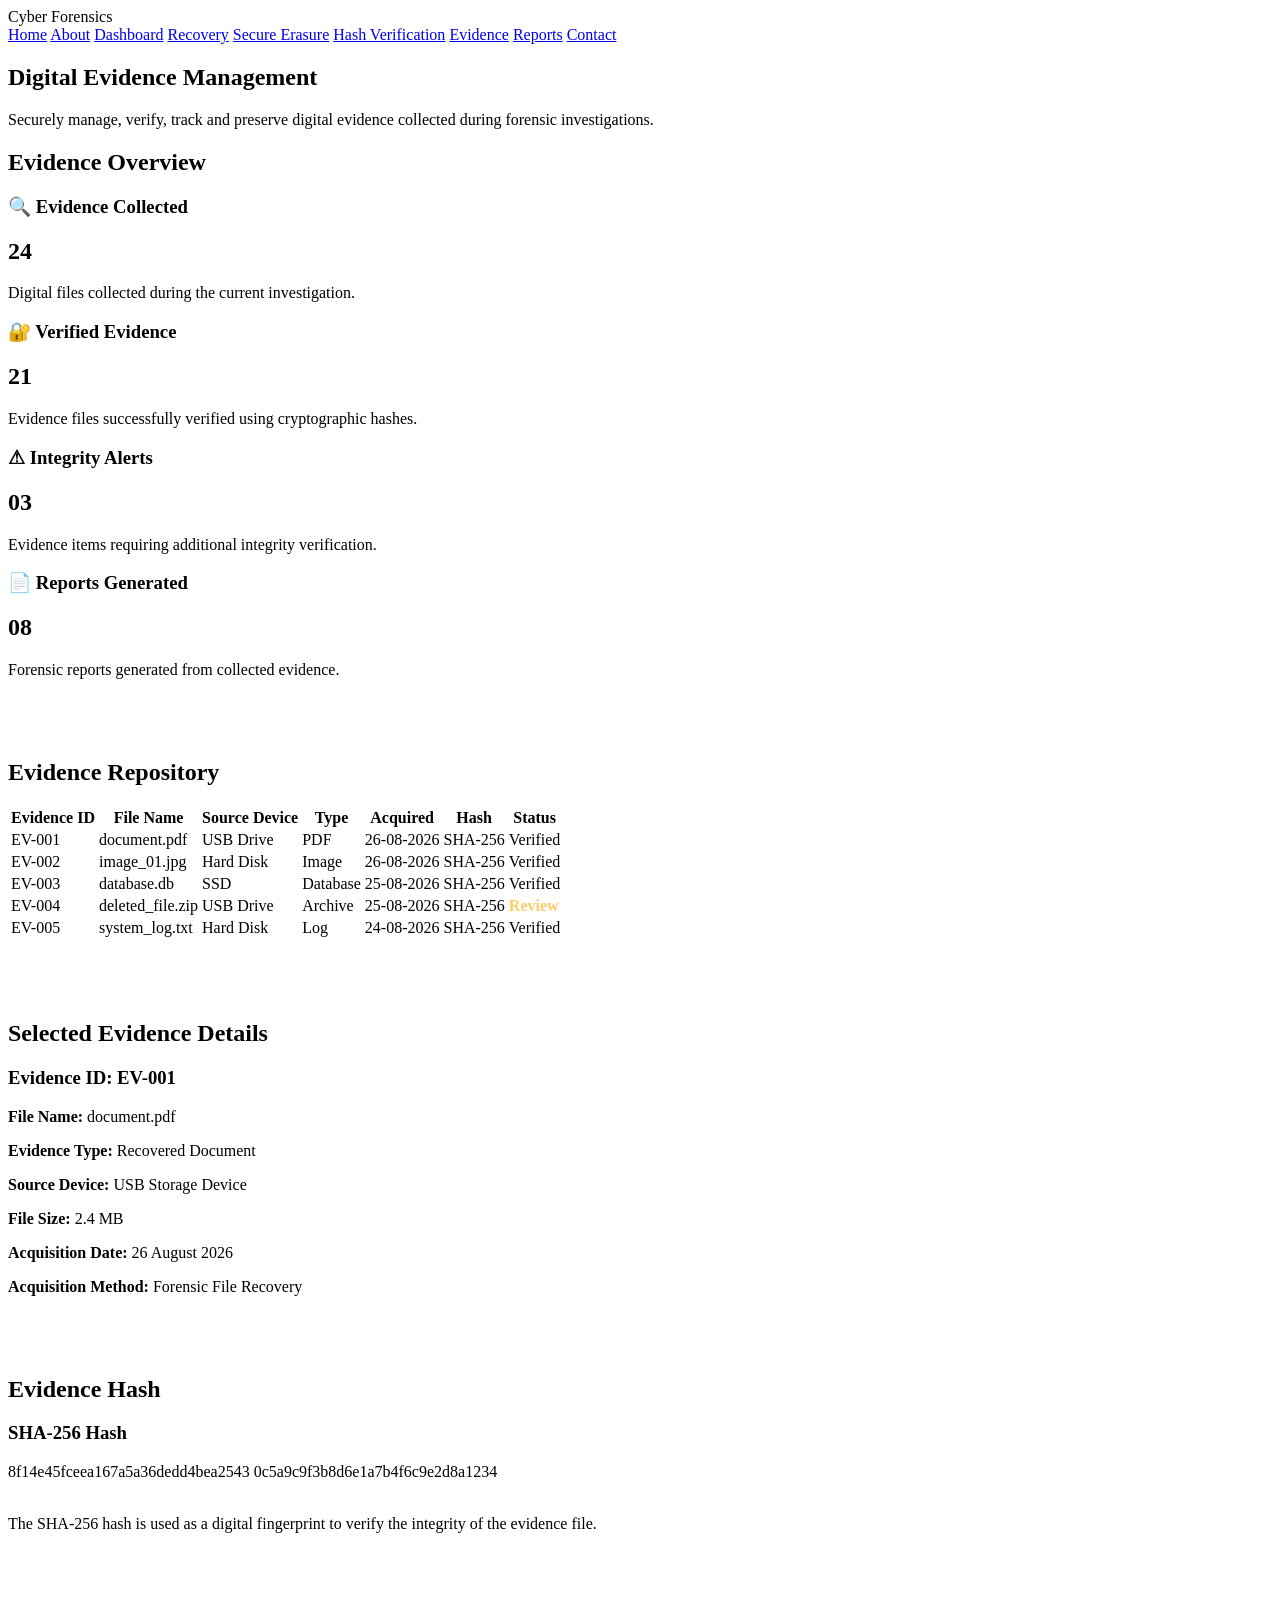
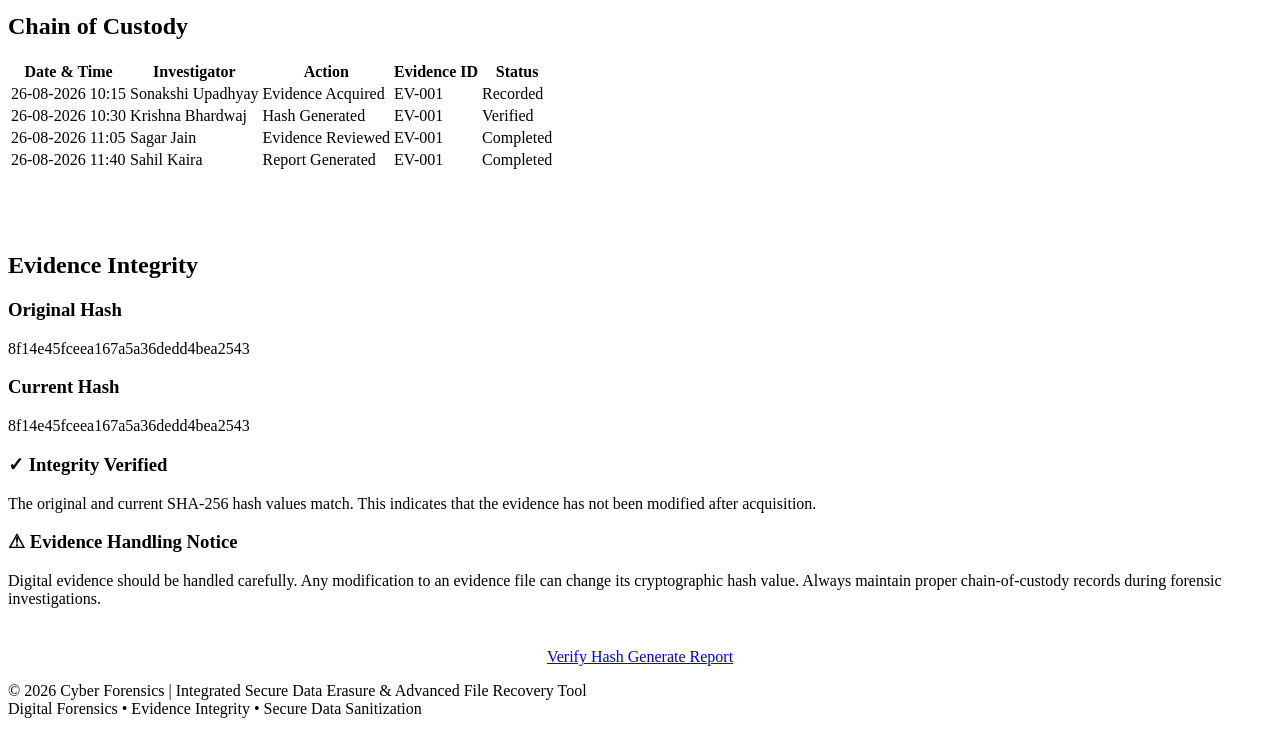
==== evidence.html @ c8b9b229 "Add files via upload" ====
<!DOCTYPE html>
<html lang="en">

<head>

<meta charset="UTF-8">
<meta name="viewport" content="width=device-width, initial-scale=1.0">

<title>Evidence Management | Cyber Forensics</title>

<link rel="stylesheet" href="css/style.css">

</head>

<body>


<!-- ================= HEADER ================= -->

<header>

    <div class="logo">
        Cyber Forensics
    </div>

    <nav>

        <a href="index.html">Home</a>

        <a href="about.html">About</a>

        <a href="dashboard.html">Dashboard</a>

        <a href="recovery.html">Recovery</a>

        <a href="erasure.html">Secure Erasure</a>

        <a href="hashing.html">Hash Verification</a>

        <a href="evidence.html">Evidence</a>

        <a href="reports.html">Reports</a>

        <a href="contact.html">Contact</a>

    </nav>

</header>



<!-- ================= BANNER ================= -->

<section class="banner">

    <h1>Digital Evidence Management</h1>

    <p>
        Securely manage, verify, track and preserve digital evidence
        collected during forensic investigations.
    </p>

</section>



<!-- ================= MAIN CONTENT ================= -->

<div class="container">


<!-- ================= EVIDENCE OVERVIEW ================= -->

<h2 class="section-title">
    Evidence Overview
</h2>


<div class="cards">


    <div class="card">

        <h3>🔍 Evidence Collected</h3>

        <h2>24</h2>

        <p>
            Digital files collected during the current investigation.
        </p>

    </div>



    <div class="card">

        <h3>🔐 Verified Evidence</h3>

        <h2>21</h2>

        <p>
            Evidence files successfully verified using cryptographic hashes.
        </p>

    </div>



    <div class="card">

        <h3>⚠ Integrity Alerts</h3>

        <h2>03</h2>

        <p>
            Evidence items requiring additional integrity verification.
        </p>

    </div>



    <div class="card">

        <h3>📄 Reports Generated</h3>

        <h2>08</h2>

        <p>
            Forensic reports generated from collected evidence.
        </p>

    </div>


</div>



<!-- ================= EVIDENCE TABLE ================= -->

<h2 class="section-title" style="margin-top:80px;">

    Evidence Repository

</h2>


<div style="overflow-x:auto;">

<table>

<thead>

<tr>

<th>Evidence ID</th>

<th>File Name</th>

<th>Source Device</th>

<th>Type</th>

<th>Acquired</th>

<th>Hash</th>

<th>Status</th>

</tr>

</thead>


<tbody>


<tr>

<td>EV-001</td>

<td>document.pdf</td>

<td>USB Drive</td>

<td>PDF</td>

<td>26-08-2026</td>

<td>SHA-256</td>

<td class="status">
Verified
</td>

</tr>


<tr>

<td>EV-002</td>

<td>image_01.jpg</td>

<td>Hard Disk</td>

<td>Image</td>

<td>26-08-2026</td>

<td>SHA-256</td>

<td class="status">
Verified
</td>

</tr>


<tr>

<td>EV-003</td>

<td>database.db</td>

<td>SSD</td>

<td>Database</td>

<td>25-08-2026</td>

<td>SHA-256</td>

<td class="status">
Verified
</td>

</tr>


<tr>

<td>EV-004</td>

<td>deleted_file.zip</td>

<td>USB Drive</td>

<td>Archive</td>

<td>25-08-2026</td>

<td>SHA-256</td>

<td style="color:#ffcc66;font-weight:bold;">
Review
</td>

</tr>


<tr>

<td>EV-005</td>

<td>system_log.txt</td>

<td>Hard Disk</td>

<td>Log</td>

<td>24-08-2026</td>

<td>SHA-256</td>

<td class="status">
Verified
</td>

</tr>


</tbody>

</table>

</div>



<!-- ================= SELECTED EVIDENCE ================= -->

<h2 class="section-title" style="margin-top:80px;">

    Selected Evidence Details

</h2>


<div class="info-box">

    <h3>Evidence ID: EV-001</h3>

    <p>
        <strong>File Name:</strong>
        document.pdf
    </p>

    <p>
        <strong>Evidence Type:</strong>
        Recovered Document
    </p>

    <p>
        <strong>Source Device:</strong>
        USB Storage Device
    </p>

    <p>
        <strong>File Size:</strong>
        2.4 MB
    </p>

    <p>
        <strong>Acquisition Date:</strong>
        26 August 2026
    </p>

    <p>
        <strong>Acquisition Method:</strong>
        Forensic File Recovery
    </p>

</div>



<!-- ================= HASH ================= -->

<h2 class="section-title" style="margin-top:80px;">

    Evidence Hash

</h2>


<div class="card">

    <h3>SHA-256 Hash</h3>

    <div class="hash">

        8f14e45fceea167a5a36dedd4bea2543
        0c5a9c9f3b8d6e1a7b4f6c9e2d8a1234

    </div>

    <br>

    <p>
        The SHA-256 hash is used as a digital fingerprint
        to verify the integrity of the evidence file.
    </p>

</div>



<!-- ================= CHAIN OF CUSTODY ================= -->

<h2 class="section-title" style="margin-top:80px;">

    Chain of Custody

</h2>


<div style="overflow-x:auto;">

<table>

<thead>

<tr>

<th>Date & Time</th>

<th>Investigator</th>

<th>Action</th>

<th>Evidence ID</th>

<th>Status</th>

</tr>

</thead>


<tbody>


<tr>

<td>26-08-2026 10:15</td>

<td>Sonakshi Upadhyay</td>

<td>Evidence Acquired</td>

<td>EV-001</td>

<td class="status">
Recorded
</td>

</tr>


<tr>

<td>26-08-2026 10:30</td>

<td>Krishna Bhardwaj</td>

<td>Hash Generated</td>

<td>EV-001</td>

<td class="status">
Verified
</td>

</tr>


<tr>

<td>26-08-2026 11:05</td>

<td>Sagar Jain</td>

<td>Evidence Reviewed</td>

<td>EV-001</td>

<td class="status">
Completed
</td>

</tr>


<tr>

<td>26-08-2026 11:40</td>

<td>Sahil Kaira</td>

<td>Report Generated</td>

<td>EV-001</td>

<td class="status">
Completed
</td>

</tr>


</tbody>

</table>

</div>



<!-- ================= INTEGRITY ================= -->

<h2 class="section-title" style="margin-top:80px;">

    Evidence Integrity

</h2>


<div class="cards">


    <div class="card">

        <h3>Original Hash</h3>

        <div class="hash">

        8f14e45fceea167a5a36dedd4bea2543

        </div>

    </div>



    <div class="card">

        <h3>Current Hash</h3>

        <div class="hash">

        8f14e45fceea167a5a36dedd4bea2543

        </div>

    </div>


</div>


<div class="info-box">

    <h3>✓ Integrity Verified</h3>

    <p>
        The original and current SHA-256 hash values match.
        This indicates that the evidence has not been modified
        after acquisition.
    </p>

</div>



<!-- ================= WARNING ================= -->

<div class="warning">

    <h3>⚠ Evidence Handling Notice</h3>

    <p>
        Digital evidence should be handled carefully.
        Any modification to an evidence file can change its
        cryptographic hash value. Always maintain proper
        chain-of-custody records during forensic investigations.
    </p>

</div>



<!-- ================= ACTION BUTTONS ================= -->

<div style="text-align:center; margin-top:40px;">

    <a href="hashing.html" class="btn">
        Verify Hash
    </a>

    <a href="reports.html" class="btn secondary">
        Generate Report
    </a>

</div>


</div>



<!-- ================= FOOTER ================= -->

<footer>

<p>

© 2026 Cyber Forensics |

Integrated Secure Data Erasure & Advanced File Recovery Tool

<br>

Digital Forensics • Evidence Integrity • Secure Data Sanitization

</p>

</footer>


<script src="js/script.js"></script>

</body>

</html>
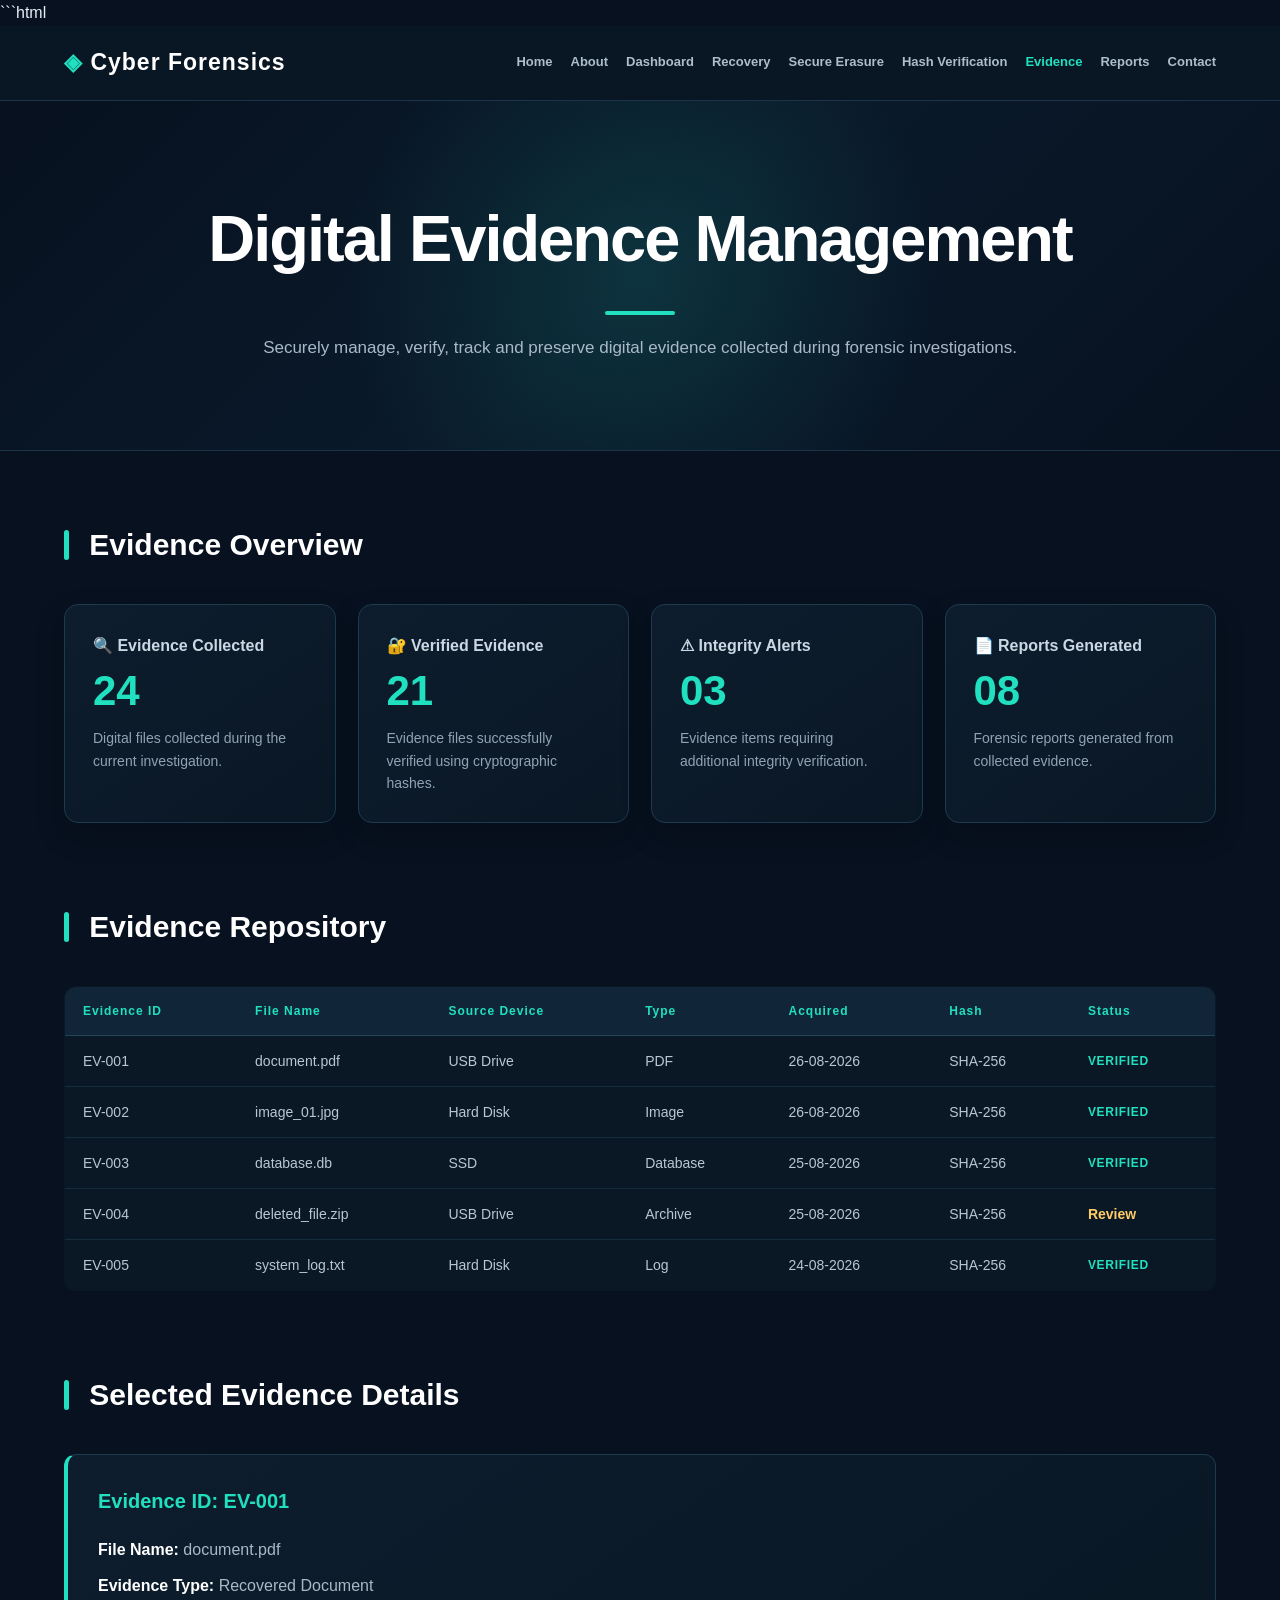
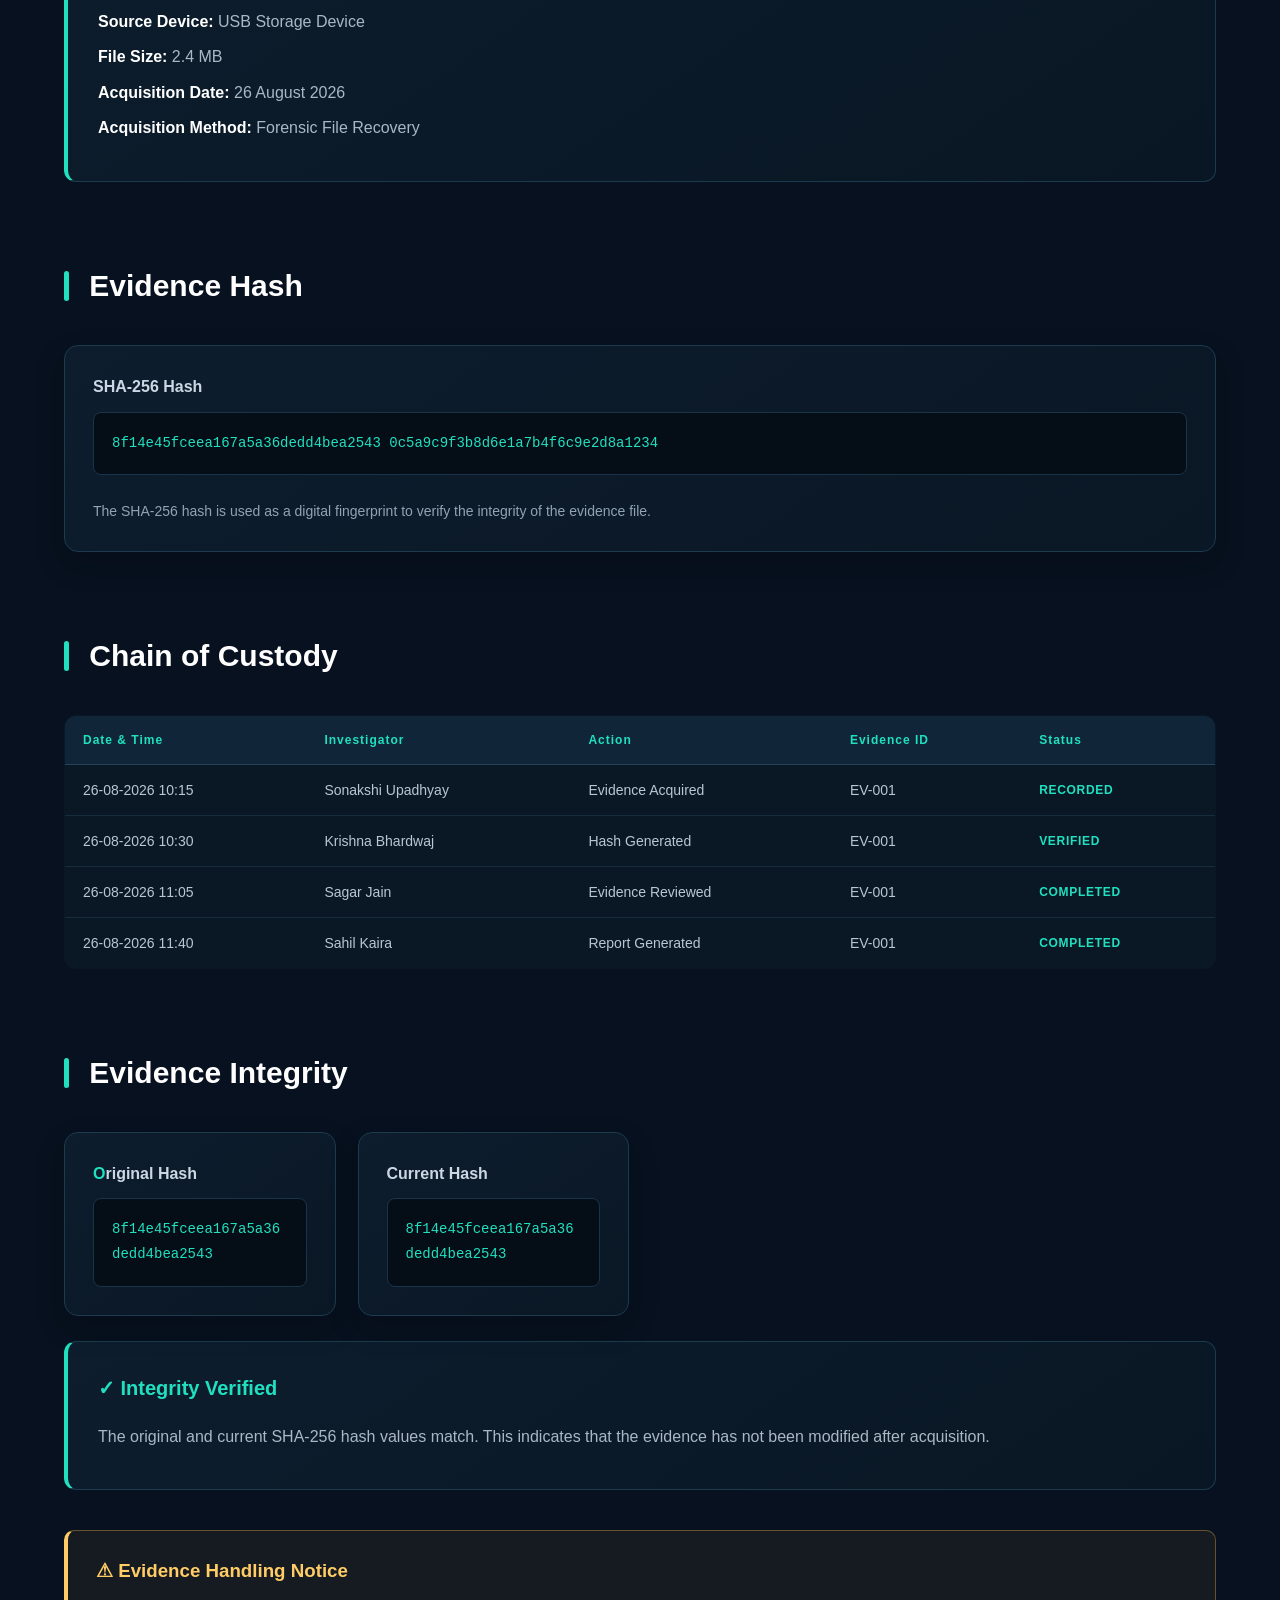
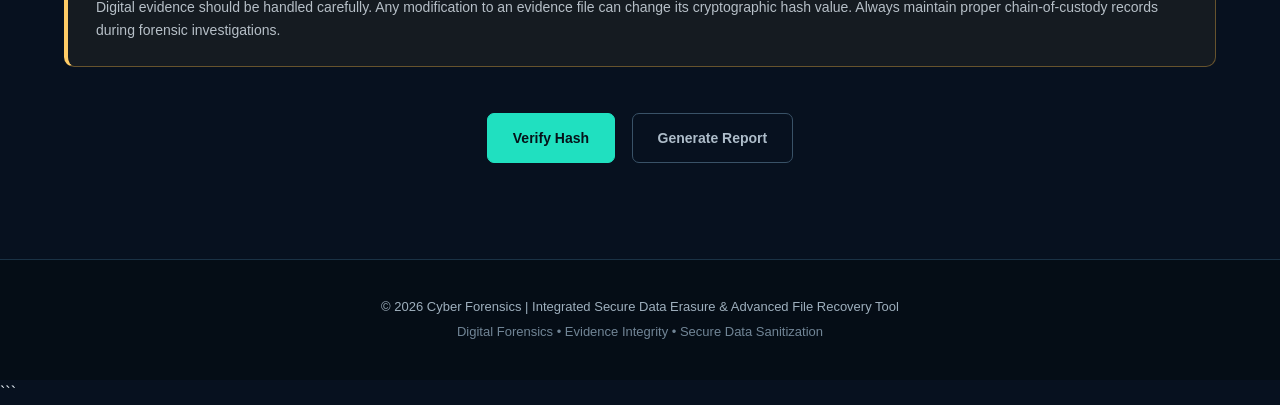
==== commit 668fb08f: "Add files via upload" ====
--- a/evidence.html
+++ b/evidence.html
@@ -1,3 +1,4 @@
+```html
 <!DOCTYPE html>
 <html lang="en">
 
@@ -8,9 +9,617 @@
 
 <title>Evidence Management | Cyber Forensics</title>
 
-<link rel="stylesheet" href="css/style.css">
+
+<style>
+
+/* =========================================================
+   CYBER FORENSICS - EVIDENCE PAGE
+   Standalone CSS
+   ========================================================= */
+
+* {
+    margin: 0;
+    padding: 0;
+    box-sizing: border-box;
+}
+
+html {
+    scroll-behavior: smooth;
+}
+
+body {
+    font-family: Arial, Helvetica, sans-serif;
+    background: #07111f;
+    color: #e8f0f7;
+    line-height: 1.6;
+}
+
+
+/* ================= HEADER ================= */
+
+header {
+    width: 100%;
+    min-height: 75px;
+    padding: 18px 5%;
+    display: flex;
+    align-items: center;
+    justify-content: space-between;
+    gap: 30px;
+
+    background: #091624;
+    border-bottom: 1px solid #1b3449;
+
+    position: sticky;
+    top: 0;
+    z-index: 1000;
+}
+
+
+/* LOGO */
+
+.logo {
+    color: #ffffff;
+    font-size: 23px;
+    font-weight: 800;
+    letter-spacing: 1px;
+    white-space: nowrap;
+}
+
+.logo::before {
+    content: "◈ ";
+    color: #20e0c0;
+}
+
+
+/* NAVIGATION */
+
+nav {
+    display: flex;
+    align-items: center;
+    justify-content: flex-end;
+    gap: 18px;
+    flex-wrap: wrap;
+}
+
+nav a {
+    color: #aebdca;
+    text-decoration: none;
+    font-size: 13px;
+    font-weight: 600;
+    transition: 0.3s ease;
+}
+
+nav a:hover {
+    color: #20e0c0;
+}
+
+nav a[href="evidence.html"] {
+    color: #20e0c0;
+}
+
+
+/* ================= BANNER ================= */
+
+.banner {
+    min-height: 350px;
+
+    display: flex;
+    flex-direction: column;
+    justify-content: center;
+    align-items: center;
+
+    text-align: center;
+
+    padding: 70px 20px;
+
+    background:
+        radial-gradient(
+            circle at center,
+            rgba(32, 224, 192, 0.13),
+            transparent 45%
+        ),
+        linear-gradient(
+            135deg,
+            #07111f,
+            #0a1a2b,
+            #07111f
+        );
+
+    border-bottom: 1px solid #1b3449;
+}
+
+
+.banner h1 {
+    font-size: clamp(38px, 6vw, 65px);
+    font-weight: 800;
+    letter-spacing: -2px;
+    margin-bottom: 18px;
+
+    color: #ffffff;
+}
+
+
+.banner h1::after {
+    content: "";
+    display: block;
+
+    width: 70px;
+    height: 4px;
+
+    margin: 20px auto 0;
+
+    background: #20e0c0;
+    border-radius: 10px;
+}
+
+
+.banner p {
+    max-width: 760px;
+
+    color: #aab9c7;
+    font-size: 17px;
+    line-height: 1.8;
+}
+
+
+/* ================= MAIN CONTAINER ================= */
+
+.container {
+    width: 90%;
+    max-width: 1250px;
+
+    margin: auto;
+    padding: 70px 0 90px;
+}
+
+
+/* ================= SECTION TITLE ================= */
+
+.section-title {
+    position: relative;
+
+    margin-bottom: 35px;
+
+    font-size: 30px;
+    font-weight: 800;
+
+    color: #ffffff;
+}
+
+
+.section-title::before {
+    content: "";
+    display: inline-block;
+
+    width: 5px;
+    height: 30px;
+
+    margin-right: 12px;
+
+    vertical-align: -5px;
+
+    background: #20e0c0;
+    border-radius: 5px;
+}
+
+
+/* ================= CARDS ================= */
+
+.cards {
+    display: grid;
+
+    grid-template-columns: repeat(4, 1fr);
+
+    gap: 22px;
+}
+
+
+.card {
+    padding: 28px;
+
+    background:
+        linear-gradient(
+            145deg,
+            #0d1d2d,
+            #0a1725
+        );
+
+    border: 1px solid #1d3a4e;
+    border-radius: 14px;
+
+    box-shadow:
+        0 12px 30px rgba(0, 0, 0, 0.2);
+
+    transition: 0.3s ease;
+}
+
+
+.card:hover {
+    transform: translateY(-5px);
+
+    border-color: #20e0c0;
+
+    box-shadow:
+        0 15px 35px rgba(32, 224, 192, 0.08);
+}
+
+
+.card h3 {
+    color: #cbd8e3;
+    font-size: 16px;
+    margin-bottom: 12px;
+}
+
+
+.card h2 {
+    color: #20e0c0;
+
+    font-size: 42px;
+    line-height: 1;
+
+    margin-bottom: 15px;
+}
+
+
+.card p {
+    color: #91a3b3;
+    font-size: 14px;
+}
+
+
+.card:first-child h3::first-letter {
+    color: #20e0c0;
+}
+
+
+/* ================= TABLE ================= */
+
+table {
+    width: 100%;
+
+    border-collapse: collapse;
+
+    min-width: 800px;
+
+    background: #0a1725;
+
+    border: 1px solid #1d3a4e;
+
+    border-radius: 12px;
+
+    overflow: hidden;
+}
+
+
+thead {
+    background: #102638;
+}
+
+
+th {
+    padding: 17px 18px;
+
+    text-align: left;
+
+    color: #20e0c0;
+
+    font-size: 12px;
+    letter-spacing: 1px;
+
+    border-bottom: 1px solid #24445a;
+}
+
+
+td {
+    padding: 17px 18px;
+
+    color: #b9c7d3;
+
+    font-size: 14px;
+
+    border-bottom: 1px solid #172d3e;
+}
+
+
+tbody tr {
+    transition: 0.25s ease;
+}
+
+
+tbody tr:hover {
+    background: #0d2132;
+}
+
+
+tbody tr:last-child td {
+    border-bottom: none;
+}
+
+
+/* ================= STATUS ================= */
+
+.status {
+    color: #20e0c0 !important;
+
+    font-weight: 700;
+
+    text-transform: uppercase;
+
+    font-size: 12px;
+    letter-spacing: 0.7px;
+}
+
+
+/* ================= INFO BOX ================= */
+
+.info-box {
+    padding: 30px;
+
+    background:
+        linear-gradient(
+            145deg,
+            #0d1d2d,
+            #091724
+        );
+
+    border: 1px solid #1d3a4e;
+
+    border-left: 4px solid #20e0c0;
+
+    border-radius: 12px;
+}
+
+
+.info-box h3 {
+    color: #20e0c0;
+
+    font-size: 20px;
+
+    margin-bottom: 20px;
+}
+
+
+.info-box p {
+    color: #aab8c5;
+
+    margin-bottom: 10px;
+}
+
+
+.info-box strong {
+    color: #ffffff;
+}
+
+
+/* ================= HASH ================= */
+
+.hash {
+    margin-top: 12px;
+
+    padding: 18px;
+
+    background: #050d16;
+
+    border: 1px solid #193449;
+
+    border-radius: 8px;
+
+    color: #20e0c0;
+
+    font-family:
+        "Courier New",
+        monospace;
+
+    font-size: 14px;
+
+    line-height: 1.8;
+
+    word-break: break-all;
+}
+
+
+/* ================= WARNING ================= */
+
+.warning {
+    margin-top: 40px;
+
+    padding: 25px 28px;
+
+    background: rgba(255, 190, 70, 0.06);
+
+    border: 1px solid rgba(255, 190, 70, 0.35);
+
+    border-left: 4px solid #ffcc66;
+
+    border-radius: 10px;
+}
+
+
+.warning h3 {
+    color: #ffcc66;
+
+    margin-bottom: 10px;
+}
+
+
+.warning p {
+    color: #b6bfc7;
+
+    font-size: 14px;
+}
+
+
+/* ================= BUTTONS ================= */
+
+.btn {
+    display: inline-block;
+
+    padding: 13px 25px;
+
+    margin: 6px;
+
+    border-radius: 7px;
+
+    text-decoration: none;
+
+    font-size: 14px;
+    font-weight: 700;
+
+    color: #061219;
+
+    background: #20e0c0;
+
+    border: 1px solid #20e0c0;
+
+    transition: 0.3s ease;
+}
+
+
+.btn:hover {
+    background: transparent;
+
+    color: #20e0c0;
+
+    transform: translateY(-2px);
+}
+
+
+.btn.secondary {
+    background: transparent;
+
+    color: #aebdca;
+
+    border-color: #395267;
+}
+
+
+.btn.secondary:hover {
+    color: #20e0c0;
+
+    border-color: #20e0c0;
+}
+
+
+/* ================= FOOTER ================= */
+
+footer {
+    padding: 35px 20px;
+
+    text-align: center;
+
+    background: #050d16;
+
+    border-top: 1px solid #1a3245;
+}
+
+
+footer p {
+    color: #718596;
+
+    font-size: 13px;
+
+    line-height: 1.9;
+}
+
+
+footer p::first-line {
+    color: #9eafbd;
+}
+
+
+/* ================= RESPONSIVE ================= */
+
+@media (max-width: 1100px) {
+
+    header {
+        flex-direction: column;
+        align-items: center;
+    }
+
+    nav {
+        justify-content: center;
+    }
+
+    .cards {
+        grid-template-columns: repeat(2, 1fr);
+    }
+
+}
+
+
+@media (max-width: 700px) {
+
+    header {
+        position: relative;
+
+        padding: 20px 15px;
+    }
+
+    .logo {
+        font-size: 21px;
+    }
+
+    nav {
+        gap: 12px;
+    }
+
+    nav a {
+        font-size: 12px;
+    }
+
+    .banner {
+        min-height: 300px;
+
+        padding: 60px 18px;
+    }
+
+    .banner h1 {
+        font-size: 38px;
+
+        letter-spacing: -1px;
+    }
+
+    .banner p {
+        font-size: 15px;
+    }
+
+    .container {
+        width: 92%;
+
+        padding-top: 50px;
+    }
+
+    .section-title {
+        font-size: 25px;
+    }
+
+    .cards {
+        grid-template-columns: 1fr;
+    }
+
+    .card {
+        padding: 24px;
+    }
+
+    .info-box {
+        padding: 23px;
+    }
+
+    .btn {
+        display: block;
+
+        width: 100%;
+
+        margin: 10px 0;
+    }
+
+}
+
+
+</style>
 
 </head>
+
 
 <body>
 
@@ -521,7 +1130,7 @@
 </div>
 
 
-<div class="info-box">
+<div class="info-box" style="margin-top:25px;">
 
     <h3>✓ Integrity Verified</h3>
 
@@ -594,4 +1203,5 @@
 
 </body>
 
-</html>+</html>
+```
